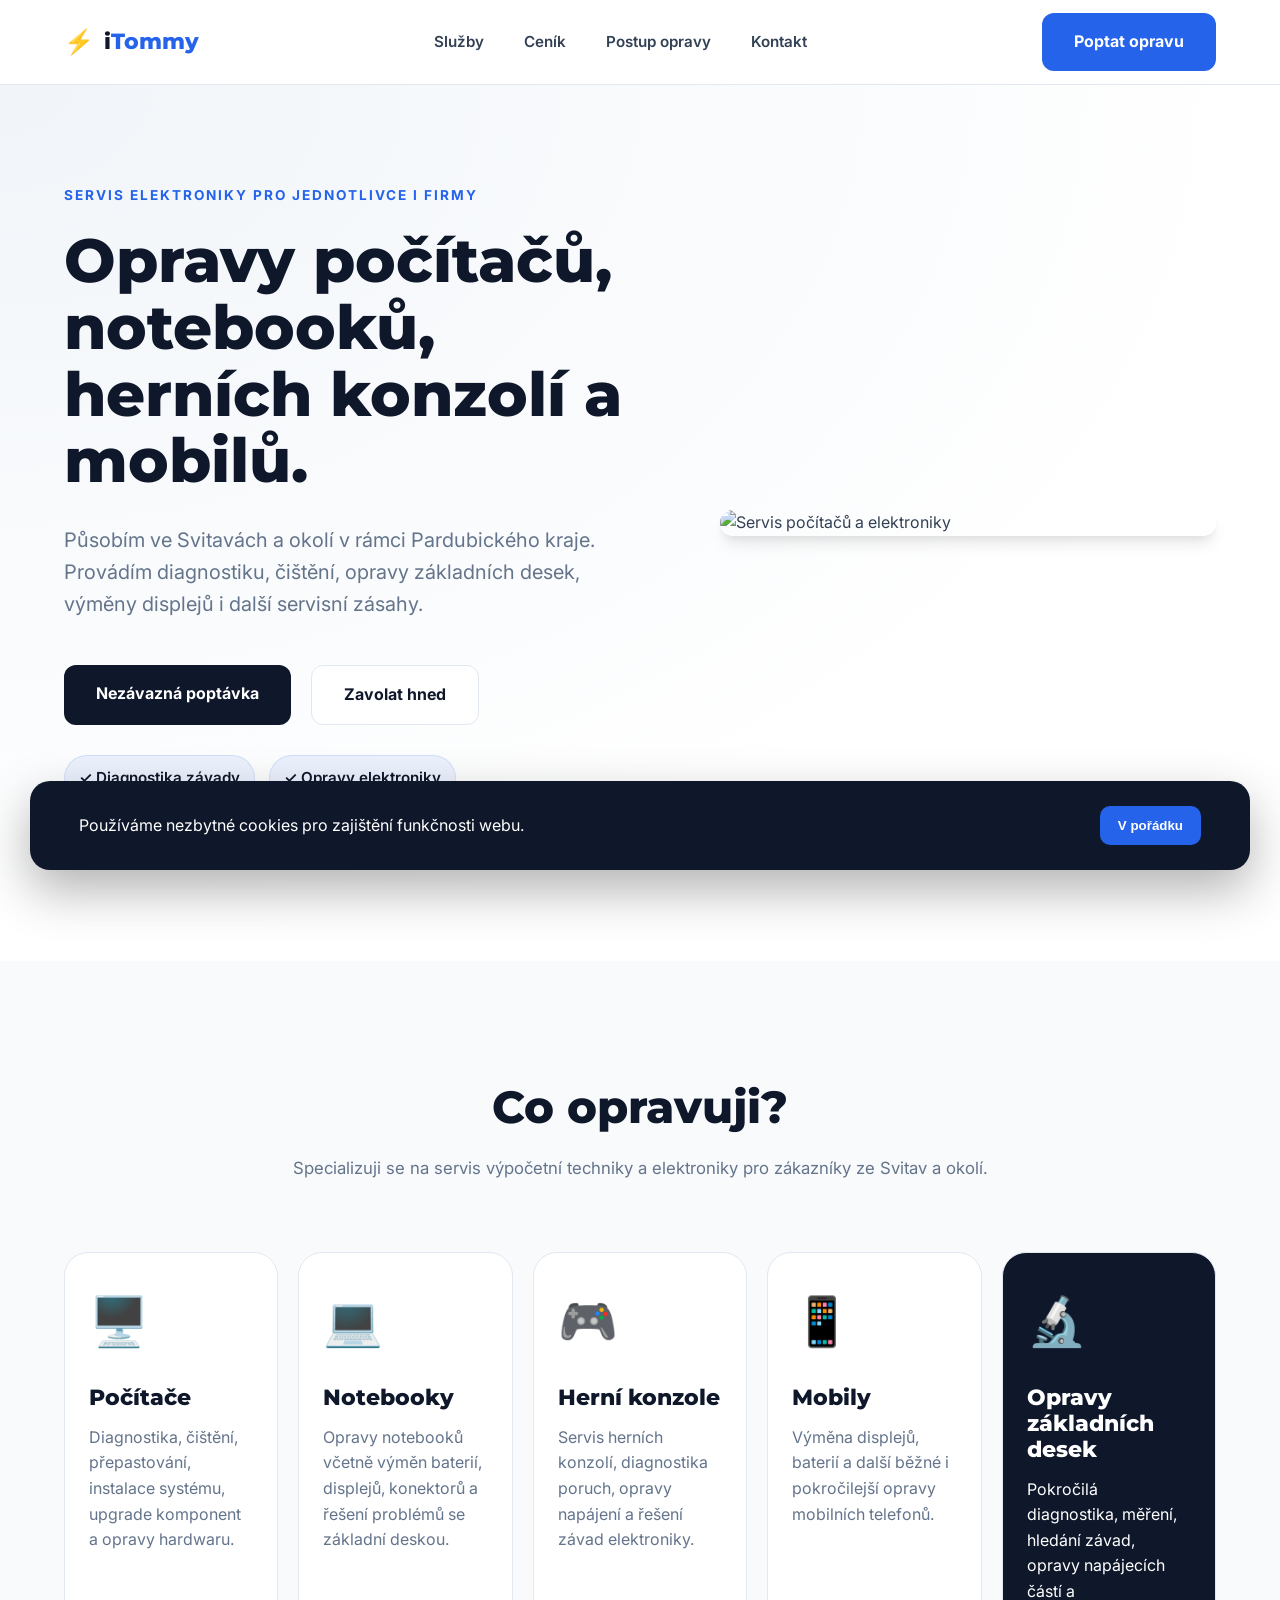
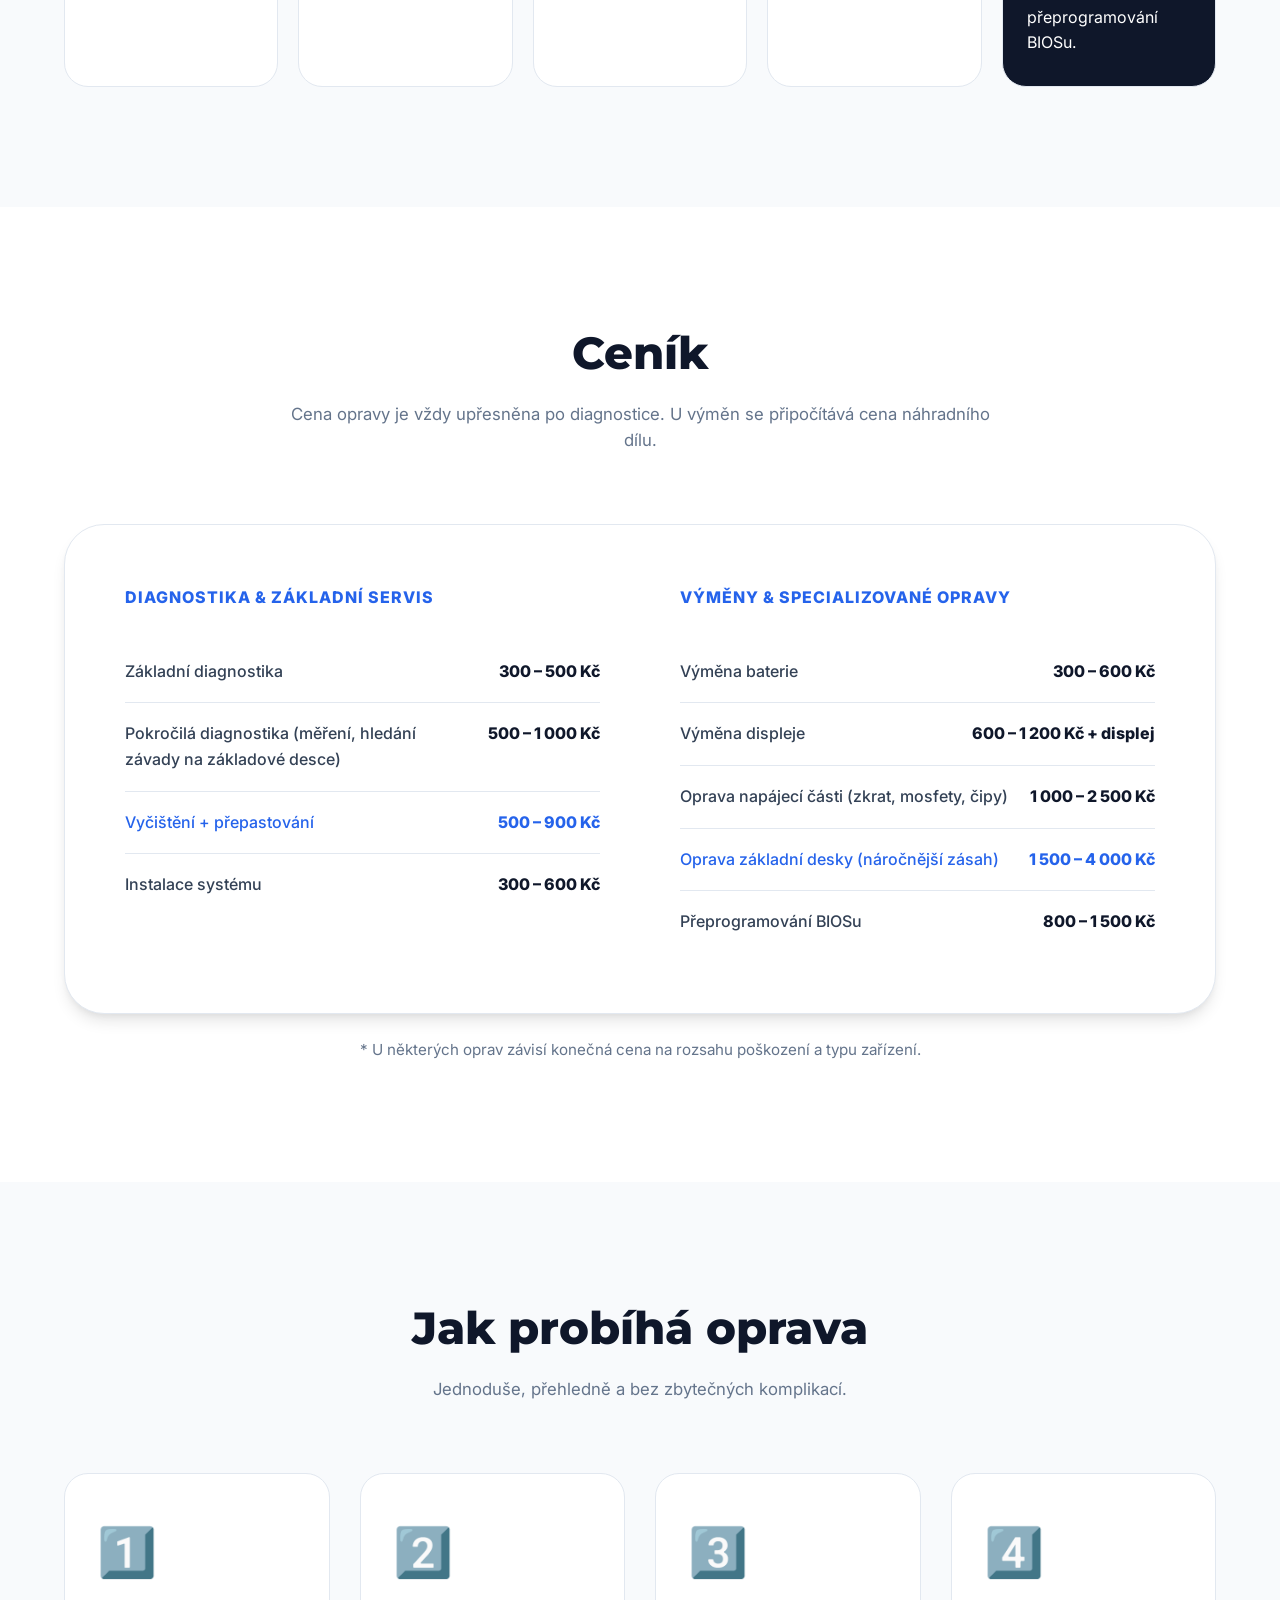
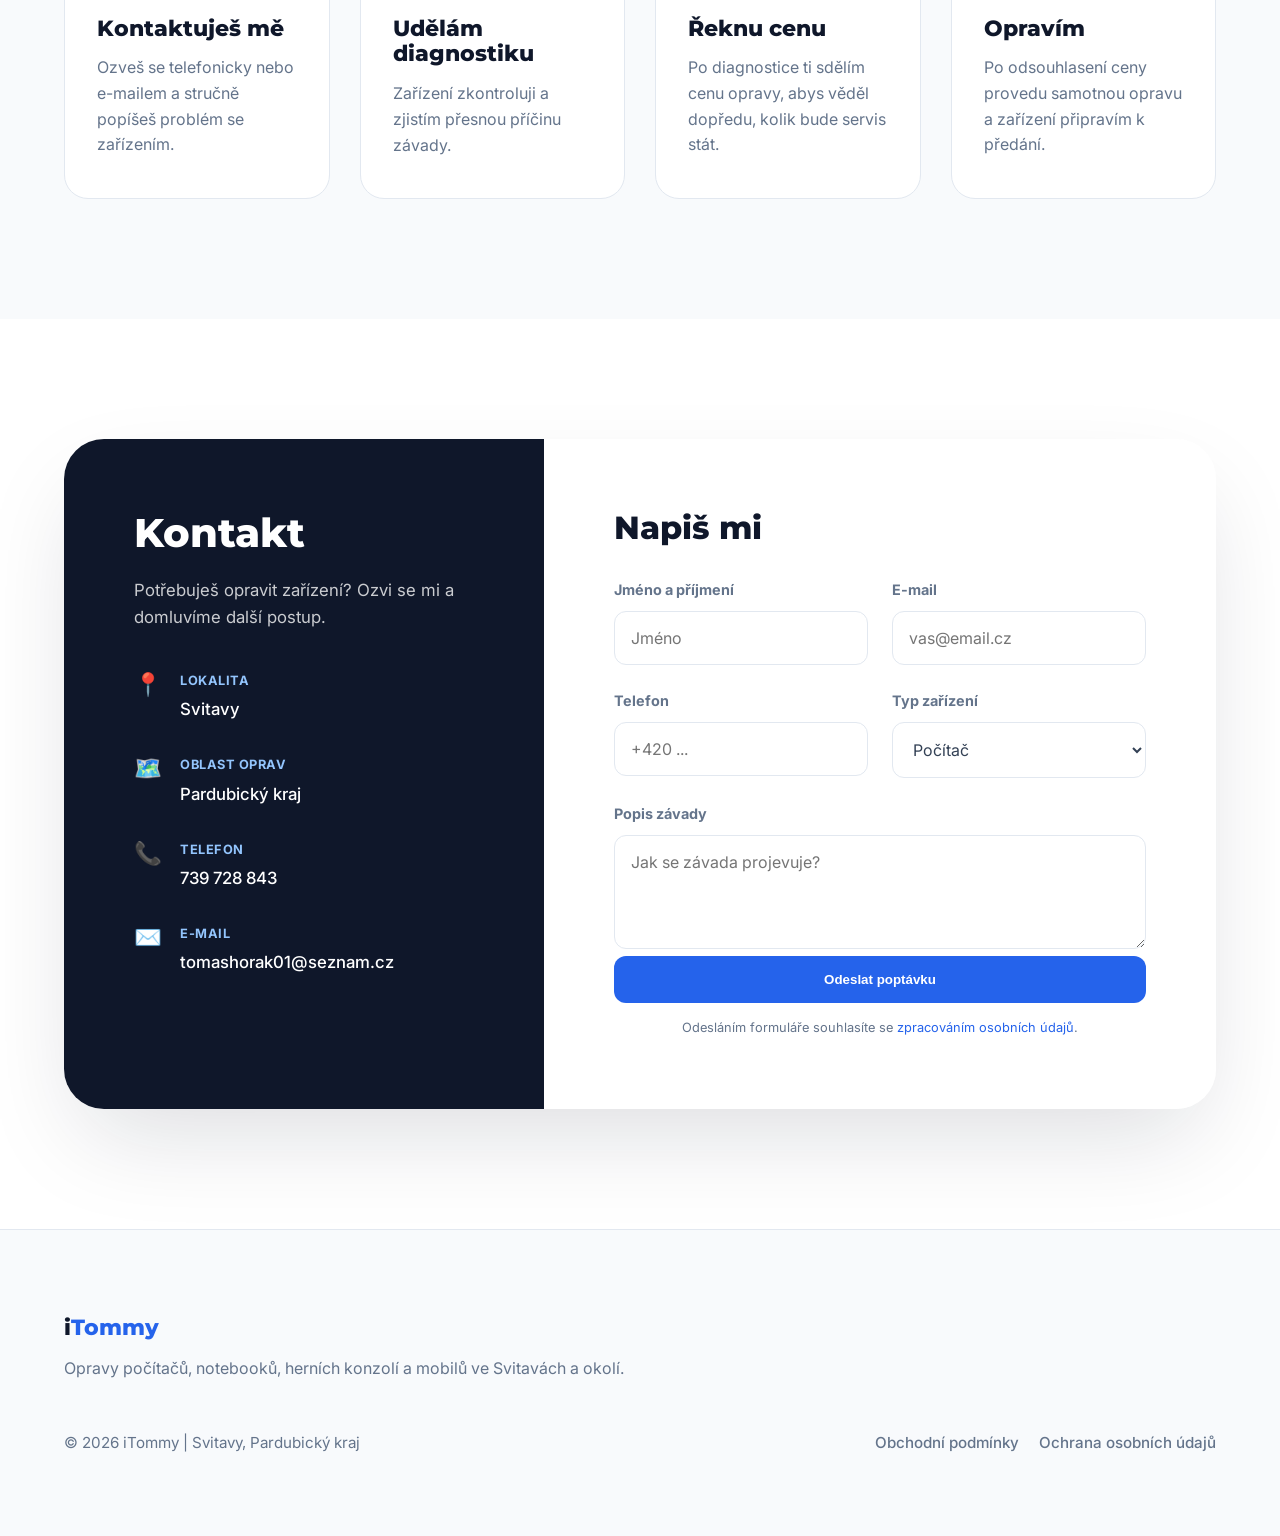
==== index.html @ 727a4d69 "Uploadnutí webu itommy na hosting githubu první commit" ====
<!DOCTYPE html>
<html lang="cs">
<head>
   <meta charset="UTF-8">
    <meta name="viewport" content="width=device-width, initial-scale=1.0">
    <title>iTommy | Opravy počítačů, notebooků, konzolí a mobilů | Svitavy</title>
    <meta name="description" content="Profesionální servis elektroniky ve Svitavách. Opravy základních desek, výměny displejů a diagnostika PC, notebooků i mobilů.">
    <link rel="canonical" href="https://www.itommy.cz/">
    <meta name="theme-color" content="#2563eb">

    <meta property="og:type" content="website">
    <meta property="og:url" content="https://www.itommy.cz/">
    <meta property="og:title" content="iTommy | Opravy počítačů, notebooků a mobilů">
    <meta property="og:description" content="Kvalitní servis elektroniky ve Svitavách. Diagnostika, čištění a pokročilé opravy.">
    <meta property="og:image" content="https://www.itommy.cz/img/og-image.jpg">

    <link rel="icon" type="image/png" sizes="96x96" href="favicon-96x96.png">
    <link rel="icon" type="image/svg+xml" href="favicon.svg">
    <link rel="shortcut icon" href="favicon.ico">
    <link rel="apple-touch-icon" sizes="180x180" href="apple-touch-icon.png">
    <meta name="apple-mobile-web-app-title" content="iTommy">
    <script type="application/ld+json">
    {
      "@context": "https://schema.org",
      "@type": "ProfessionalService",
      "name": "iTommy - Tomáš Horák",
      "image": "https://www.itommy.cz/img/og-image.jpg",
      "url": "https://www.itommy.cz/",
      "telephone": "+420739728843",
      "email": "tomashorak01@seznam.cz",
      "address": {
        "@type": "PostalAddress",
        "streetAddress": "[DOPLŇ ULICI A Č.P.]",
        "addressLocality": "Svitavy",
        "postalCode": "[DOPLŇ PSČ]",
        "addressCountry": "CZ"
      },
      "areaServed": "Pardubický kraj",
      "priceRange": "$$"
    }
    </script>

    <link rel="preconnect" href="https://fonts.googleapis.com">
    <link rel="preconnect" href="https://fonts.gstatic.com" crossorigin>
    <link href="https://fonts.googleapis.com/css2?family=Inter:wght@300;400;500;600;700&family=Montserrat:wght@700;800&display=swap" rel="stylesheet">
    <link rel="stylesheet" href="style.css">
    <link rel="manifest" href="manifest.webmanifest">
</head>
<body>

    <header class="navbar">
        <div class="container nav-container">
            <a href="/" class="brand">
                <span class="logo-icon">⚡</span>
                <span class="logo-text">i<span>Tommy</span></span>
            </a>
            <nav class="nav-desktop">
                <ul class="nav-list">
                    <li><a href="#sluzby">Služby</a></li>
                    <li><a href="#cenik">Ceník</a></li>
                    <li><a href="#proces">Postup opravy</a></li>
                    <li><a href="#kontakt">Kontakt</a></li>
                </ul>
            </nav>
            <div class="header-actions">
                <a href="#kontakt" class="btn btn-accent btn-nav-cta">Poptat opravu</a>
                <button class="hamburger" id="hamburger-toggle" aria-label="Menu" aria-expanded="false">
                    <span class="line"></span>
                    <span class="line"></span>
                    <span class="line"></span>
                </button>
            </div>
        </div>
        <div class="mobile-menu" id="mobile-menu">
            <nav class="mobile-nav-links">
                <a href="#sluzby">Služby</a>
                <a href="#cenik">Ceník</a>
                <a href="#proces">Postup opravy</a>
                <a href="#kontakt">Kontakt</a>
                <a href="#kontakt" class="btn btn-accent">Poptat opravu</a>
            </nav>
        </div>
    </header>

    <main>
        <section class="hero">
            <div class="container hero-grid">
                <div class="hero-text">
                    <span class="pre-title">Servis elektroniky pro jednotlivce i firmy</span>
                    <h1>Opravy počítačů, notebooků, herních konzolí a mobilů.</h1>
                    <p>Působím ve Svitavách a okolí v rámci Pardubického kraje. Provádím diagnostiku, čištění, opravy základních desek, výměny displejů i další servisní zásahy.</p>
                    <div class="hero-btns">
                        <a href="#kontakt" class="btn btn-primary btn-lg">Nezávazná poptávka</a>
                        <a href="tel:+420739728843" class="btn btn-secondary btn-lg">Zavolat hned</a>
                    </div>
                    <div class="hero-badges">
                        <span>✓ Diagnostika závady</span>
                        <span>✓ Opravy elektroniky</span>
                        <span>✓ Hardware i software</span>
                    </div>
                </div>
                <div class="hero-image">
                    <img src="https://images.unsplash.com/photo-1730389433457-dc2f357d8a46?q=80&w=2064&auto=format&fit=crop&ixlib=rb-4.1.0&ixid=M3wxMjA3fDB8MHxwaG90by1wYWdlfHx8fGVufDB8fHx8fA%3D%3D" alt="Servis počítačů a elektroniky" class="img-main">
                </div>
            </div>
        </section>

        <section id="sluzby" class="section-services">
            <div class="container">
                <div class="section-intro">
                    <h2>Co opravuji?</h2>
                    <p>Specializuji se na servis výpočetní techniky a elektroniky pro zákazníky ze Svitav a okolí.</p>
                </div>
                <div class="services-grid">
                    <div class="s-card">
                        <div class="s-icon">🖥️</div>
                        <h3>Počítače</h3>
                        <p>Diagnostika, čištění, přepastování, instalace systému, upgrade komponent a opravy hardwaru.</p>
                    </div>
                    <div class="s-card">
                        <div class="s-icon">💻</div>
                        <h3>Notebooky</h3>
                        <p>Opravy notebooků včetně výměn baterií, displejů, konektorů a řešení problémů se základní deskou.</p>
                    </div>
                    <div class="s-card">
                        <div class="s-icon">🎮</div>
                        <h3>Herní konzole</h3>
                        <p>Servis herních konzolí, diagnostika poruch, opravy napájení a řešení závad elektroniky.</p>
                    </div>
                    <div class="s-card">
                        <div class="s-icon">📱</div>
                        <h3>Mobily</h3>
                        <p>Výměna displejů, baterií a další běžné i pokročilejší opravy mobilních telefonů.</p>
                    </div>
                    <div class="s-card highlight">
                        <div class="s-icon">🔬</div>
                        <h3>Opravy základních desek</h3>
                        <p>Pokročilá diagnostika, měření, hledání závad, opravy napájecích částí a přeprogramování BIOSu.</p>
                    </div>
                </div>
            </div>
        </section>

        <section id="cenik" class="section-pricing">
            <div class="container">
                <div class="section-intro">
                    <h2>Ceník</h2>
                    <p>Cena opravy je vždy upřesněna po diagnostice. U výměn se připočítává cena náhradního dílu.</p>
                </div>
                <div class="price-box">
                    <div class="price-column">
                        <div class="price-cat">Diagnostika & základní servis</div>
                        <div class="p-row"><span>Základní diagnostika</span><strong>300 – 500 Kč</strong></div>
                        <div class="p-row"><span>Pokročilá diagnostika (měření, hledání závady na základové desce)</span><strong>500 – 1 000 Kč</strong></div>
                        <div class="p-row active"><span>Vyčištění + přepastování</span><strong>500 – 900 Kč</strong></div>
                        <div class="p-row"><span>Instalace systému</span><strong>300 – 600 Kč</strong></div>
                    </div>
                    <div class="price-column">
                        <div class="price-cat">Výměny & specializované opravy</div>
                        <div class="p-row"><span>Výměna baterie</span><strong>300 – 600 Kč</strong></div>
                        <div class="p-row"><span>Výměna displeje</span><strong>600 – 1 200 Kč + displej</strong></div>
                        <div class="p-row"><span>Oprava napájecí části (zkrat, mosfety, čipy)</span><strong>1 000 – 2 500 Kč</strong></div>
                        <div class="p-row active"><span>Oprava základní desky (náročnější zásah)</span><strong>1 500 – 4 000 Kč</strong></div>
                        <div class="p-row"><span>Přeprogramování BIOSu</span><strong>800 – 1 500 Kč</strong></div>
                    </div>
                </div>
                <p class="price-footer">* U některých oprav závisí konečná cena na rozsahu poškození a typu zařízení.</p>
            </div>
        </section>

        <section id="proces" class="section-services">
            <div class="container">
                <div class="section-intro">
                    <h2>Jak probíhá oprava</h2>
                    <p>Jednoduše, přehledně a bez zbytečných komplikací.</p>
                </div>
                <div class="services-grid">
                    <div class="s-card">
                        <div class="s-icon">1️⃣</div>
                        <h3>Kontaktuješ mě</h3>
                        <p>Ozveš se telefonicky nebo e-mailem a stručně popíšeš problém se zařízením.</p>
                    </div>
                    <div class="s-card">
                        <div class="s-icon">2️⃣</div>
                        <h3>Udělám diagnostiku</h3>
                        <p>Zařízení zkontroluji a zjistím přesnou příčinu závady.</p>
                    </div>
                    <div class="s-card">
                        <div class="s-icon">3️⃣</div>
                        <h3>Řeknu cenu</h3>
                        <p>Po diagnostice ti sdělím cenu opravy, abys věděl dopředu, kolik bude servis stát.</p>
                    </div>
                    <div class="s-card">
                        <div class="s-icon">4️⃣</div>
                        <h3>Opravím</h3>
                        <p>Po odsouhlasení ceny provedu samotnou opravu a zařízení připravím k předání.</p>
                    </div>
                </div>
            </div>
        </section>

        <section id="kontakt" class="section-contact">
            <div class="container">
                <div class="contact-wrapper">
                    <div class="contact-sidebar">
                        <div class="sidebar-content">
                            <h2>Kontakt</h2>
                            <p>Potřebuješ opravit zařízení? Ozvi se mi a domluvíme další postup.</p>
                            <div class="contact-info-list">
                                <div class="info-item">
                                    <span class="icon">📍</span>
                                    <div>
                                        <strong>Lokalita</strong>
                                        <p>Svitavy</p>
                                    </div>
                                </div>
                                <div class="info-item">
                                    <span class="icon">🗺️</span>
                                    <div>
                                        <strong>Oblast oprav</strong>
                                        <p>Pardubický kraj</p>
                                    </div>
                                </div>
                                <div class="info-item">
                                    <span class="icon">📞</span>
                                    <div>
                                        <strong>Telefon</strong>
                                        <p><a href="tel:+420739728843">739 728 843</a></p>
                                    </div>
                                </div>
                                <div class="info-item">
                                    <span class="icon">✉️</span>
                                    <div>
                                        <strong>E-mail</strong>
                                        <p><a href="mailto:tomashorak01@seznam.cz">tomashorak01@seznam.cz</a></p>
                                    </div>
                                </div>
                            </div>
                        </div>
                    </div>
                    <div class="contact-main">
                        <form class="contact-form" id="main-form" action="https://formspree.io/f/xwvalbkz" method="POST">
                            <h3>Napiš mi</h3>
                            <div class="form-grid">
                                <div class="field">
                                    <label>Jméno a příjmení</label>
                                    <input type="text" name="jmeno" placeholder="Jméno" required>
                                </div>
                                <div class="field">
                                    <label>E-mail</label>
                                    <input type="email" name="email" placeholder="vas@email.cz" required>
                                </div>
                                <div class="field">
                                    <label>Telefon</label>
                                    <input type="tel" name="telefon" placeholder="+420 ...">
                                </div>
                                <div class="field">
                                    <label>Typ zařízení</label>
                                    <select name="zarizeni">
                                        <option>Počítač</option>
                                        <option>Notebook</option>
                                        <option>Herní konzole</option>
                                        <option>Mobil</option>
                                        <option>Základní deska / Jiné</option>
                                    </select>
                                </div>
                                <div class="field full">
                                    <label>Popis závady</label>
                                    <textarea name="popis_zavady" placeholder="Jak se závada projevuje?" rows="4" required></textarea>
                                </div>
                            </div>
                            <button type="submit" class="btn btn-accent btn-full">Odeslat poptávku</button>
                            <p style="font-size: 0.8rem; color: var(--text-light); margin-top: 15px; text-align: center;">
                                Odesláním formuláře souhlasíte se <a href="gdpr.html" style="color: var(--accent);">zpracováním osobních údajů</a>.
                            </p>
                        </form>
                    </div>
                </div>
            </div>
        </section>
    </main>

    <footer class="footer">
        <div class="container footer-content">
            <div class="footer-logo">
                <span class="logo-text">i<span>Tommy</span></span>
                <p>Opravy počítačů, notebooků, herních konzolí a mobilů ve Svitavách a okolí.</p>
            </div>
            <div class="footer-bottom">
                <p>&copy; 2026 iTommy | Svitavy, Pardubický kraj</p>
                <div class="footer-links">
                    <a href="podminky.html">Obchodní podmínky</a>
                    <a href="gdpr.html">Ochrana osobních údajů</a>
                </div>
            </div>
        </div>
    </footer>

    <div class="mobile-cta">
        <a href="tel:+420739728843" class="m-cta call">📞 Zavolat</a>
        <a href="#kontakt" class="m-cta write">✉️ Napsat</a>
    </div>

    <div id="cookie-box" class="cookie-box">
        <div class="container">
            <p>Používáme nezbytné cookies pro zajištění funkčnosti webu. <button id="cookie-btn">V pořádku</button></p>
        </div>
    </div>

    <script src="script.js"></script>
</body>
</html>
---- style.css ----
/* iTommy - MODERN DESIGN SYSTEM */

:root {
    --primary: #0f172a;
    --accent: #2563eb;
    --accent-hover: #1d4ed8;
    --text: #334155;
    --text-light: #64748b;
    --bg-light: #f8fafc;
    --bg-white: #ffffff;
    --border: #e2e8f0;
    --radius-lg: 24px;
    --radius-md: 12px;
    --shadow: 0 10px 15px -3px rgba(0, 0, 0, 0.1), 0 4px 6px -2px rgba(0, 0, 0, 0.05);
    --font-main: 'Inter', sans-serif;
    --font-head: 'Montserrat', sans-serif;
    --container-width: 1200px;
}

* {
    box-sizing: border-box;
    margin: 0;
    padding: 0;
}

html {
    scroll-behavior: smooth;
    overflow-x: hidden; 
}

body {
    font-family: var(--font-main);
    color: var(--text);
    line-height: 1.6;
    background: var(--bg-white);
    -webkit-font-smoothing: antialiased;
    overflow-x: hidden;
}

img {
    max-width: 100%;
    display: block;
}

h1, h2, h3, h4 {
    font-family: var(--font-head);
    color: var(--primary);
    font-weight: 800;
    line-height: 1.2;
}

a {
    text-decoration: none;
    transition: 0.3s;
}

ul {
    list-style: none;
}

.container {
    max-width: var(--container-width);
    margin: 0 auto;
    padding: 0 24px;
}

/* Navigation */
.navbar {
    height: 85px;
    background: rgba(255, 255, 255, 0.98);
    backdrop-filter: blur(15px);
    position: sticky;
    top: 0;
    z-index: 2000;
    border-bottom: 1px solid var(--border);
    display: flex;
    align-items: center;
}

.nav-container {
    display: flex;
    justify-content: space-between;
    align-items: center;
    width: 100%;
}

.brand {
    display: flex;
    align-items: center;
    gap: 10px;
    z-index: 2100;
}

.logo-icon {
    font-size: 1.5rem;
}

.logo-text {
    font-family: var(--font-head);
    font-weight: 800;
    font-size: 1.4rem;
    color: var(--primary);
}

.logo-text span {
    color: var(--accent);
}

.nav-desktop {
    display: block;
}

.nav-list {
    display: flex;
    gap: 40px;
}

.nav-list a {
    color: var(--text);
    font-weight: 600;
    font-size: 0.95rem;
}

.nav-list a:hover {
    color: var(--accent);
}

.header-actions {
    display: flex;
    align-items: center;
    gap: 20px;
}

.hamburger {
    display: none;
    flex-direction: column;
    justify-content: space-between;
    width: 28px;
    height: 20px;
    background: transparent;
    border: none;
    cursor: pointer;
    z-index: 2200;
}

.hamburger .line {
    width: 100%;
    height: 3px;
    background: var(--primary);
    border-radius: 4px;
    transition: 0.3s cubic-bezier(0.68, -0.6, 0.32, 1.6);
}

.hamburger.is-active .line:nth-child(1) {
    transform: translateY(8.5px) rotate(45deg);
}

.hamburger.is-active .line:nth-child(2) {
    opacity: 0;
}

.hamburger.is-active .line:nth-child(3) {
    transform: translateY(-8.5px) rotate(-45deg);
}

.mobile-menu {
    position: fixed;
    top: 0;
    right: -100%;
    width: 100%;
    height: 100vh;
    background: var(--bg-white);
    z-index: 2050;
    padding: 120px 40px;
    transition: 0.5s cubic-bezier(0.77, 0, 0.175, 1);
}

.mobile-menu.is-open {
    right: 0;
}

.mobile-nav-links {
    display: flex;
    flex-direction: column;
    gap: 30px;
    text-align: center;
}

.mobile-nav-links a {
    font-size: 1.8rem;
    font-weight: 800;
    color: var(--primary);
}

/* Hero */
.hero {
    padding: 100px 0;
    background: radial-gradient(at top left, #f1f5f9 0%, #ffffff 70%);
}

.hero-grid {
    display: grid;
    grid-template-columns: 1.2fr 1fr;
    gap: 60px;
    align-items: center;
}

.pre-title {
    color: var(--accent);
    font-weight: 700;
    text-transform: uppercase;
    font-size: 0.85rem;
    letter-spacing: 2px;
    margin-bottom: 20px;
    display: block;
}

.hero h1 {
    font-size: 3.8rem;
    line-height: 1.1;
    margin-bottom: 30px;
}

.hero p {
    font-size: 1.25rem;
    color: var(--text-light);
    margin-bottom: 45px;
    max-width: 550px;
}

.hero-btns {
    display: flex;
    gap: 20px;
    margin-bottom: 30px;
    flex-wrap: wrap;
}

.hero-badges {
    display: flex;
    flex-wrap: wrap;
    gap: 14px;
}

.hero-badges span {
    display: inline-flex;
    align-items: center;
    padding: 10px 14px;
    background: rgba(37, 99, 235, 0.08);
    color: var(--primary);
    border: 1px solid rgba(37, 99, 235, 0.12);
    border-radius: 999px;
    font-weight: 600;
    font-size: 0.95rem;
}

.hero-image img {
    width: 100%;
    border-radius: var(--radius-lg);
    box-shadow: var(--shadow);
    object-fit: cover;
}

/* Buttons */
.btn {
    display: inline-block;
    padding: 16px 32px;
    border-radius: var(--radius-md);
    font-weight: 700;
    transition: 0.3s;
    border: none;
    cursor: pointer;
    text-align: center;
}

.btn-primary {
    background: var(--primary);
    color: white;
}

.btn-accent {
    background: var(--accent);
    color: white;
}

.btn-secondary {
    background: white;
    color: var(--primary);
    border: 1px solid var(--border);
}

.btn-full {
    width: 100%;
}

.btn:hover {
    transform: translateY(-3px);
    box-shadow: var(--shadow);
    filter: brightness(1.05);
}

.btn-accent:hover {
    background: var(--accent-hover);
}

/* Shared section intro */
.section-intro {
    text-align: center;
    margin-bottom: 70px;
}

.section-intro h2 {
    font-size: 2.8rem;
    margin-bottom: 20px;
}

.section-intro p {
    max-width: 700px;
    margin: 0 auto;
    color: var(--text-light);
    font-size: 1.05rem;
}

/* Services */
.section-services {
    padding: 120px 0;
    background: var(--bg-light);
}

.services-grid {
    display: grid;
    grid-template-columns: repeat(auto-fit, minmax(260px, 1fr));
    gap: 30px;
}

.s-card {
    background: var(--bg-white);
    padding: 40px 32px;
    border-radius: var(--radius-lg);
    border: 1px solid var(--border);
    transition: 0.4s;
}

.s-card:hover {
    transform: translateY(-12px);
    border-color: var(--accent);
    box-shadow: var(--shadow);
}

.s-icon {
    font-size: 3rem;
    margin-bottom: 25px;
    display: block;
}

.s-card h3 {
    margin-bottom: 14px;
    font-size: 1.35rem;
}

.s-card p {
    color: var(--text-light);
    font-size: 1rem;
}

.s-card.highlight {
    background: var(--primary);
    color: white;
}

.s-card.highlight h3,
.s-card.highlight p {
    color: white;
}

/* Pricing */
.section-pricing {
    padding: 120px 0;
    background: var(--bg-white);
}

.price-box {
    display: grid;
    grid-template-columns: 1fr 1fr;
    gap: 80px;
    background: var(--bg-white);
    border: 1px solid var(--border);
    padding: 60px;
    border-radius: 40px;
    box-shadow: var(--shadow);
}

.price-column {
    display: flex;
    flex-direction: column;
}

.price-cat {
    font-weight: 800;
    color: var(--accent);
    text-transform: uppercase;
    letter-spacing: 1px;
    margin-bottom: 30px;
}

.p-row {
    display: flex;
    justify-content: space-between;
    align-items: flex-start;
    gap: 20px;
    padding: 18px 0;
    border-bottom: 1px solid var(--border);
}

.p-row:last-child {
    border-bottom: none;
}

.p-row span {
    color: var(--text);
    font-weight: 500;
    flex: 1;
}

.p-row strong {
    color: var(--primary);
    font-weight: 800;
    white-space: nowrap;
}

.p-row.active span,
.p-row.active strong {
    color: var(--accent);
}

.price-footer {
    margin-top: 24px;
    text-align: center;
    color: var(--text-light);
    font-size: 0.95rem;
}

/* Contact */
.section-contact {
    padding: 120px 0;
}

.contact-wrapper {
    display: grid;
    grid-template-columns: 480px 1fr;
    border-radius: 40px;
    overflow: hidden;
    box-shadow: 0 40px 100px -20px rgba(15, 23, 42, 0.15);
}

.contact-sidebar {
    background: var(--primary);
    color: white;
    padding: 70px;
}

.contact-sidebar h2 {
    color: white;
    font-size: 2.5rem;
    margin-bottom: 20px;
}

.contact-sidebar > .sidebar-content > p {
    color: rgba(255, 255, 255, 0.78);
    margin-bottom: 40px;
    font-size: 1.05rem;
}

.contact-info-list,
.info-list {
    display: grid;
    gap: 32px;
}

.info-item {
    display: flex;
    gap: 18px;
    align-items: flex-start;
}

.info-item .icon {
    font-size: 1.4rem;
    color: var(--accent);
    line-height: 1.2;
}

.info-item strong {
    display: block;
    font-size: 0.8rem;
    text-transform: uppercase;
    color: #93c5fd;
    margin-bottom: 5px;
    letter-spacing: 0.5px;
}

.info-item p,
.info-item a {
    color: white;
    font-size: 1.05rem;
    font-weight: 500;
}

.contact-main {
    background: white;
    padding: 70px;
}

.contact-form h3 {
    margin-bottom: 30px;
    font-size: 2rem;
}

.form-grid {
    display: grid;
    grid-template-columns: 1fr 1fr;
    gap: 24px;
}

.form-grid .full {
    grid-column: 1 / -1;
}

.field label {
    display: block;
    font-weight: 700;
    margin-bottom: 10px;
    font-size: 0.9rem;
    color: var(--text-light);
}

.field input,
.field select,
.field textarea {
    width: 100%;
    padding: 16px;
    border: 1px solid var(--border);
    border-radius: 12px;
    font-family: inherit;
    font-size: 1rem;
    transition: 0.3s;
    background: white;
    color: var(--text);
}

.field input:focus,
.field select:focus,
.field textarea:focus {
    outline: none;
    border-color: var(--accent);
    box-shadow: 0 0 0 4px rgba(37, 99, 235, 0.1);
}

/* Footer */
.footer {
    padding: 80px 0;
    background: var(--bg-light);
    border-top: 1px solid var(--border);
}

.footer-content {
    display: flex;
    justify-content: space-between;
    align-items: center;
    gap: 30px;
    flex-wrap: wrap;
}

.footer-logo p {
    margin-top: 10px;
    color: var(--text-light);
}

.footer-bottom {
    display: flex;
    justify-content: space-between;
    align-items: center;
    width: 100%;
    flex-wrap: wrap;
    gap: 20px;
    margin-top: 20px;
}

.footer-bottom p {
    color: var(--text-light);
    font-size: 0.95rem;
}

.footer-links {
    display: flex;
    gap: 20px;
}

.footer-links a {
    color: var(--text-light);
    font-size: 0.95rem;
    font-weight: 500;
}

.footer-links a:hover {
    color: var(--accent);
}

/* Mobile CTA */
.mobile-cta {
    position: fixed;
    bottom: 0;
    width: 100%;
    display: none;
    grid-template-columns: 1fr 1fr;
    z-index: 1000;
}

.m-cta {
    padding: 18px 16px;
    text-align: center;
    font-weight: 800;
    color: white;
    font-size: 1rem;
}

.m-cta.call {
    background: #16a34a;
}

.m-cta.write {
    background: var(--accent);
}

/* Cookies */
.cookie-box {
    position: fixed;
    bottom: 30px;
    left: 30px;
    right: 30px;
    background: var(--primary);
    color: white;
    padding: 25px;
    border-radius: 20px;
    display: none;
    z-index: 3000;
    box-shadow: 0 20px 50px rgba(0, 0, 0, 0.3);
}

.cookie-box p {
    display: flex;
    justify-content: space-between;
    align-items: center;
    gap: 20px;
    flex-wrap: wrap;
}

.cookie-box button {
    background: var(--accent);
    color: white;
    border: none;
    border-radius: 10px;
    padding: 12px 18px;
    font-weight: 700;
    cursor: pointer;
}

/* Responsive */
@media (max-width: 1024px) {
    .nav-desktop,
    .btn-nav-cta {
        display: none;
    }

    .hamburger {
        display: flex;
    }

    .hero-grid,
    .price-box,
    .contact-wrapper {
        grid-template-columns: 1fr;
    }

    .hero h1 {
        font-size: 2.8rem;
    }

    .price-box,
    .contact-sidebar,
    .contact-main {
        padding: 40px;
    }

    .mobile-cta {
        display: grid;
    }

    body {
        padding-bottom: 70px;
    }
}

@media (max-width: 768px) {
    .hero {
        padding: 70px 0;
    }

    .section-services,
    .section-pricing,
    .section-contact {
        padding: 80px 0;
    }

    .section-intro h2 {
        font-size: 2.2rem;
    }

    .hero h1 {
        font-size: 2.3rem;
    }

    .hero p {
        font-size: 1.05rem;
        margin: 0 auto 30px auto;
    }

    .price-box {
        gap: 40px;
        border-radius: 24px;
    }

    .contact-wrapper {
        border-radius: 24px;
    }

    .contact-sidebar,
    .contact-main {
        padding: 32px 24px;
    }

    .hero-text {
        text-align: center;
    }

    .hero-btns {
        justify-content: center;
    }

    .hero-badges {
        justify-content: center;
        align-items: center;
    }

    .s-card {
        text-align: center;
    }

    .s-icon {
        margin-left: auto;
        margin-right: auto;
    }
}

@media (max-width: 600px) {
    .container {
        padding: 0 18px;
    }

    .navbar {
        height: 76px;
    }

    .logo-text {
        font-size: 1.2rem;
    }

    .mobile-menu {
        padding: 110px 24px 40px;
    }

    .mobile-nav-links a {
        font-size: 1.4rem;
    }

    .hero-btns {
        flex-direction: column;
    }

    /* ZDE JE OPRAVENÁ SEKCE PRO MOBILNÍ ŠTÍTKY */
    .hero-badges {
        flex-direction: row;
        flex-wrap: wrap;
        justify-content: center;
        gap: 8px;
    }

    .hero-badges span {
        font-size: 0.8rem;
        padding: 6px 10px;
    }
    /* KONEC OPRAVY PRO ŠTÍTKY */

    .form-grid {
        grid-template-columns: 1fr;
    }

    .p-row {
        flex-direction: column;
        align-items: flex-start;
        background: var(--bg-light);
        padding: 16px;
        border-radius: var(--radius-md);
        margin-bottom: 12px;
        border: 1px solid var(--border) !important;
        gap: 6px;
    }

    .p-row:last-child {
        margin-bottom: 0;
    }

    .p-row span {
        font-size: 0.95rem;
        line-height: 1.4;
        width: 100%;
    }

    .p-row strong {
        font-size: 1.15rem;
        color: var(--accent);
        white-space: normal;
        margin-top: 4px;
        display: block;
    }

    .p-row.active {
        background: rgba(37, 99, 235, 0.05);
        border-color: rgba(37, 99, 235, 0.2) !important;
    }

    .price-box {
        padding: 16px;
        background: transparent;
        border: none;
        box-shadow: none;
        gap: 30px;
    }

    .price-cat {
        text-align: center;
        margin-bottom: 20px;
    }

    .footer-content {
        flex-direction: column;
        align-items: flex-start;
    }

    .cookie-box {
        left: 16px;
        right: 16px;
        bottom: 16px;
        padding: 18px;
    }

    .cookie-box p {
        flex-direction: column;
        align-items: flex-start;
    }
}

/* Skrytí mobilního menu pro desktop */
@media (min-width: 1025px) {
    .mobile-menu {
        display: none !important;
    }
}

/* Zobrazení karet vedle sebe pro desktop - specificky podle sekcí */
@media (min-width: 1200px) {
    #sluzby .services-grid {
        grid-template-columns: repeat(5, 1fr);
        gap: 20px;
    }

    #sluzby .s-card {
        padding: 30px 24px;
    }

    #proces .services-grid {
        grid-template-columns: repeat(4, 1fr);
    }
}

/* Právní dokumenty (GDPR, VOP) */
.section-legal {
    padding: 120px 0;
    background: var(--bg-light);
}

.legal-container {
    max-width: 800px;
    background: var(--bg-white);
    padding: 60px;
    border-radius: var(--radius-lg);
    box-shadow: var(--shadow);
    border: 1px solid var(--border);
}

.legal-intro {
    text-align: left;
    margin-bottom: 40px;
    padding-bottom: 20px;
    border-bottom: 1px solid var(--border);
}

.legal-intro h2 {
    font-size: 2.5rem;
    margin-bottom: 10px;
}

.legal-intro p {
    color: var(--text-light);
    font-size: 1.1rem;
    font-weight: 500;
}

.legal-content {
    color: var(--text);
    font-size: 1rem;
    line-height: 1.8;
}

.legal-content h3 {
    margin-top: 40px;
    margin-bottom: 15px;
    font-size: 1.4rem;
    color: var(--primary);
}

.legal-content p {
    margin-bottom: 16px;
}

.legal-content ul {
    list-style-type: disc;
    margin-left: 24px;
    margin-bottom: 24px;
}

.legal-content li {
    margin-bottom: 8px;
}

.legal-content strong {
    color: var(--primary);
    font-weight: 700;
}

.legal-footer-note {
    margin-top: 50px;
    font-size: 0.9rem;
    color: var(--text-light);
    border-top: 1px solid var(--border);
    padding-top: 20px;
}

@media (max-width: 768px) {
    .section-legal {
        padding: 80px 0;
    }
    
    .legal-container {
        padding: 32px 24px;
        border-radius: var(--radius-md);
    }

    .legal-intro h2 {
        font-size: 2rem;
    }
}
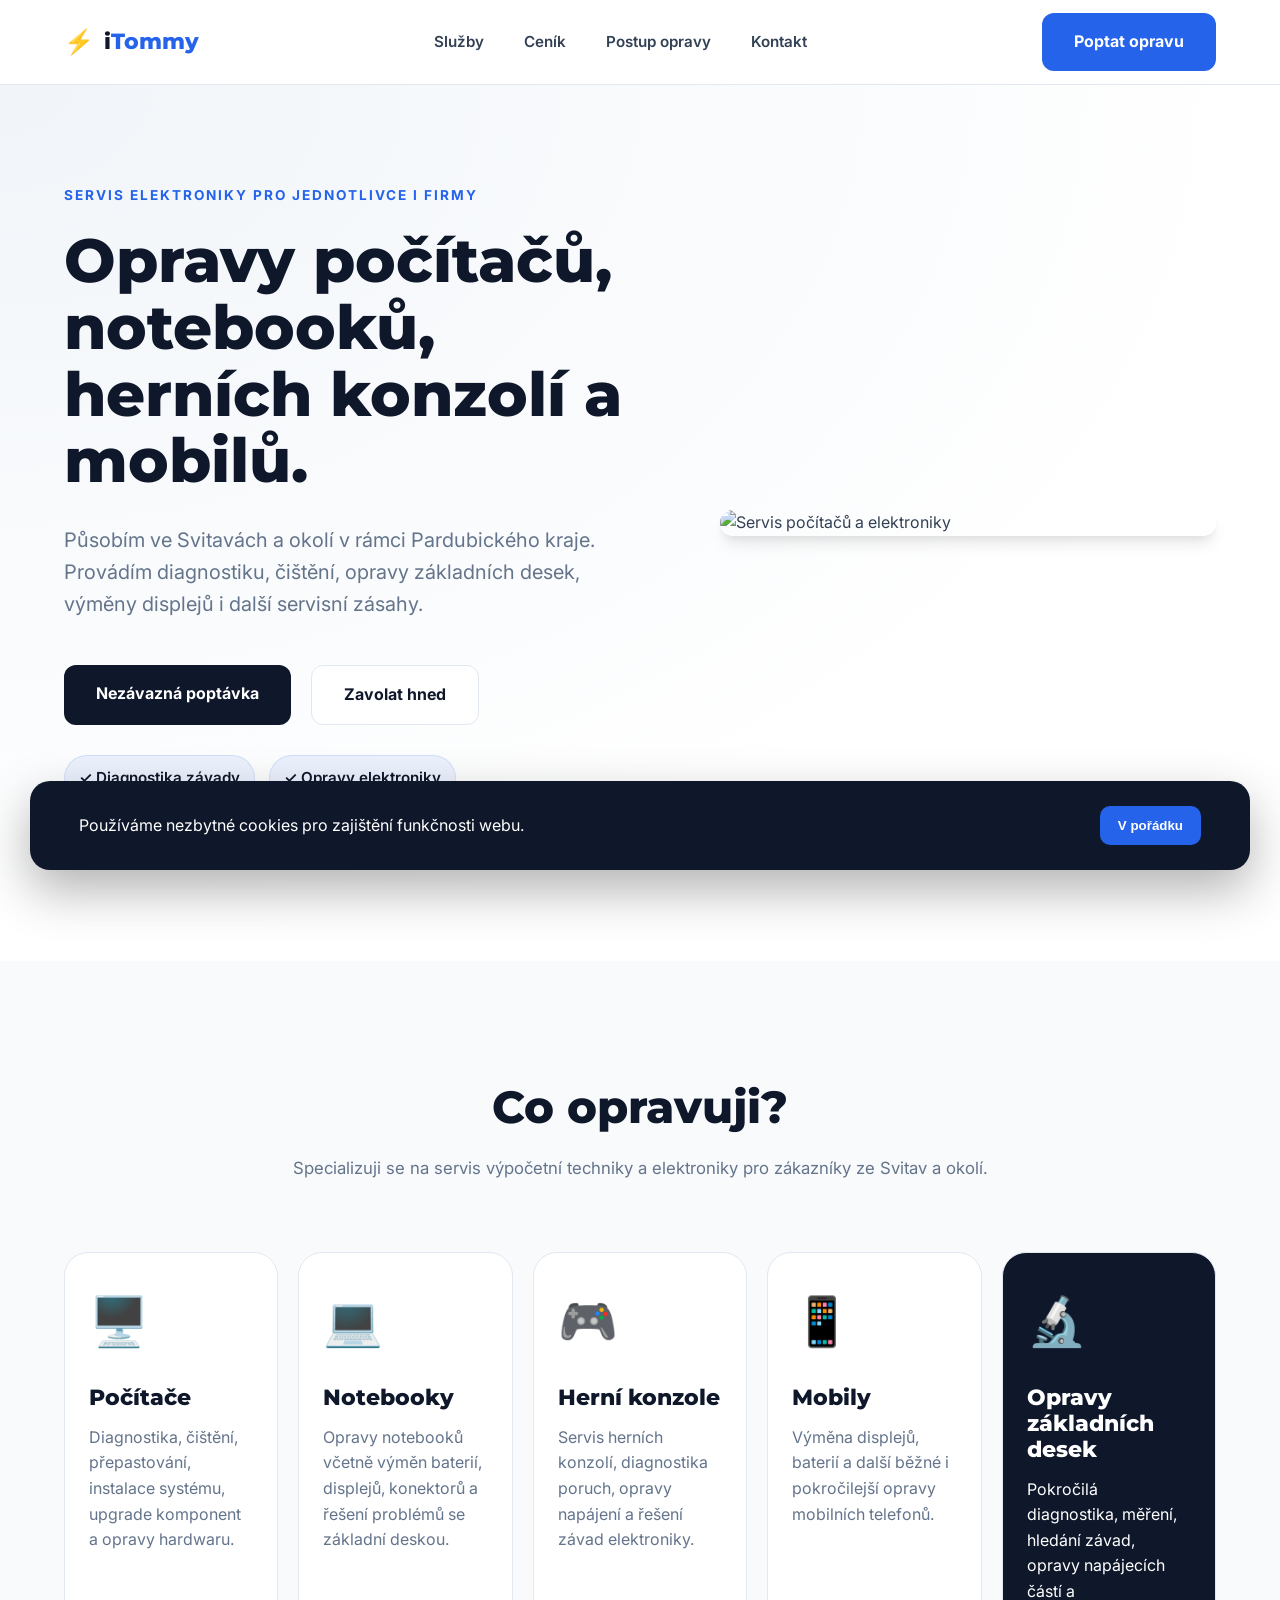
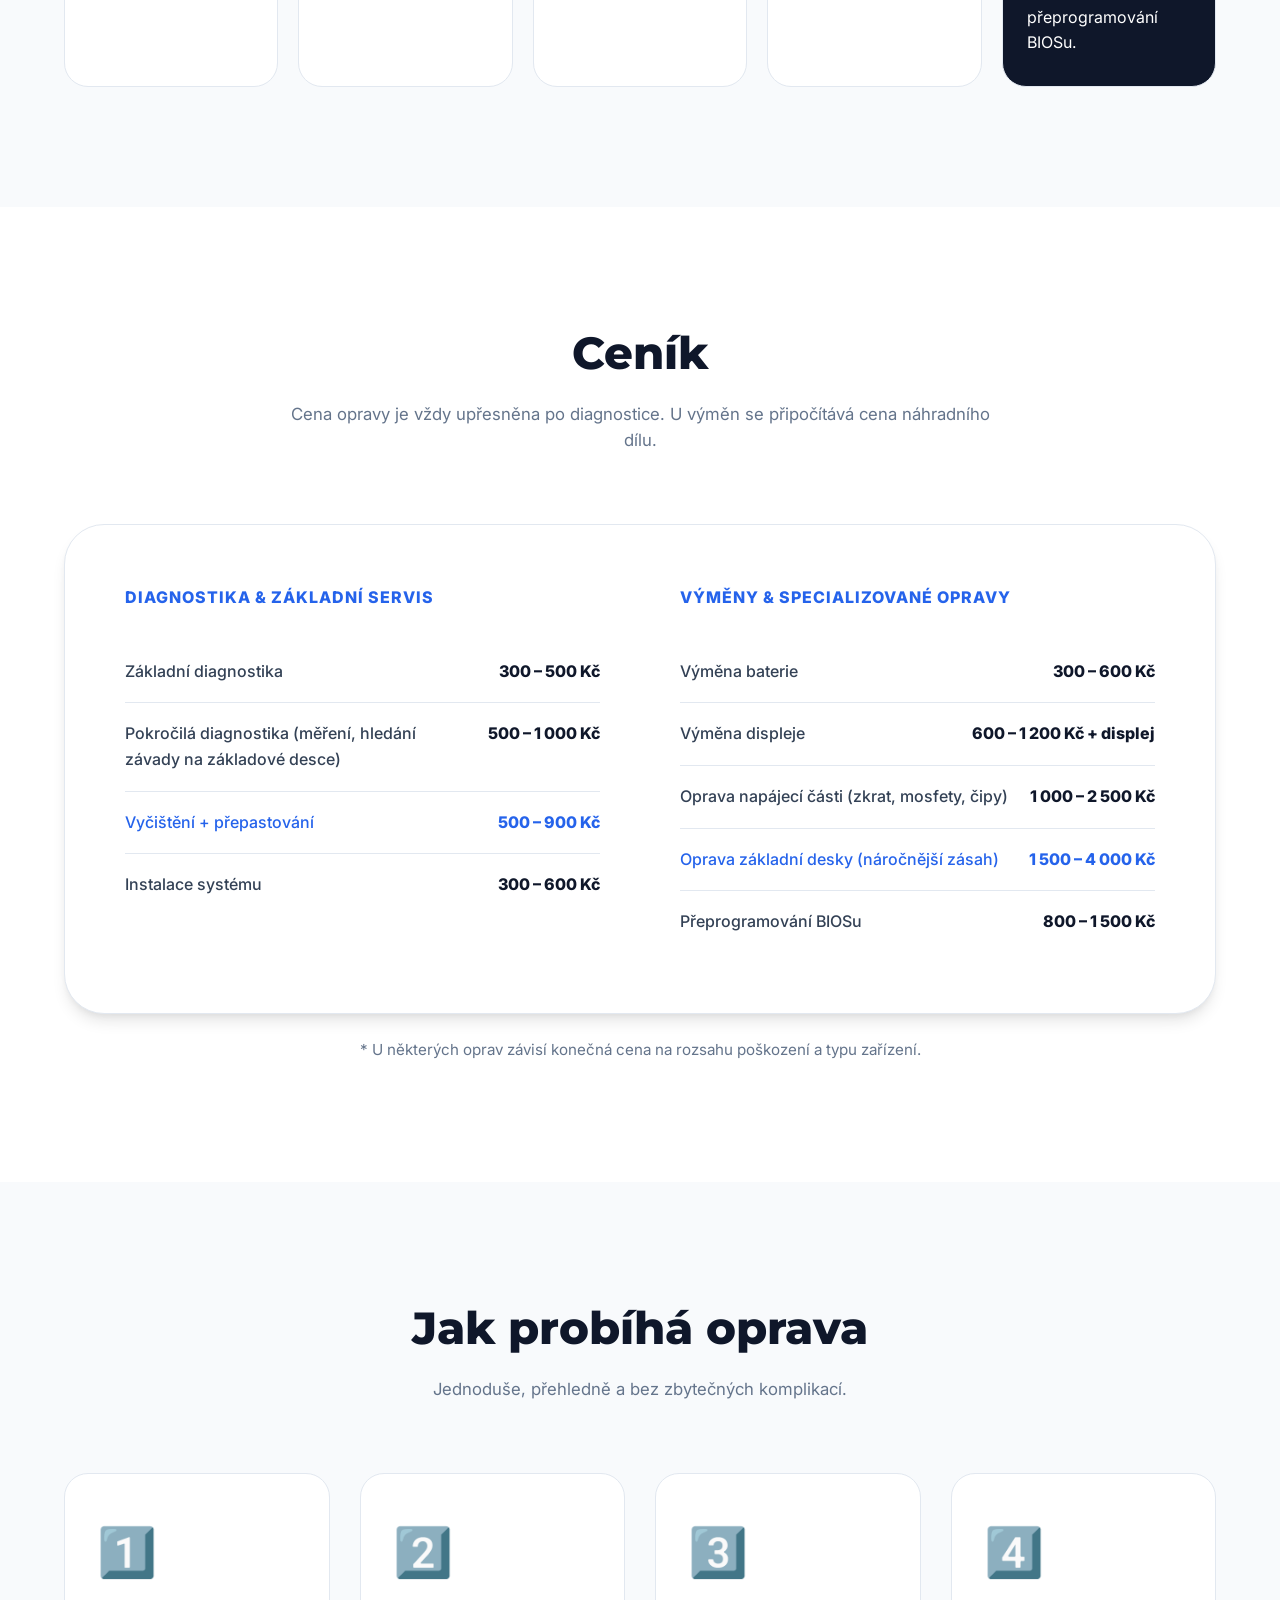
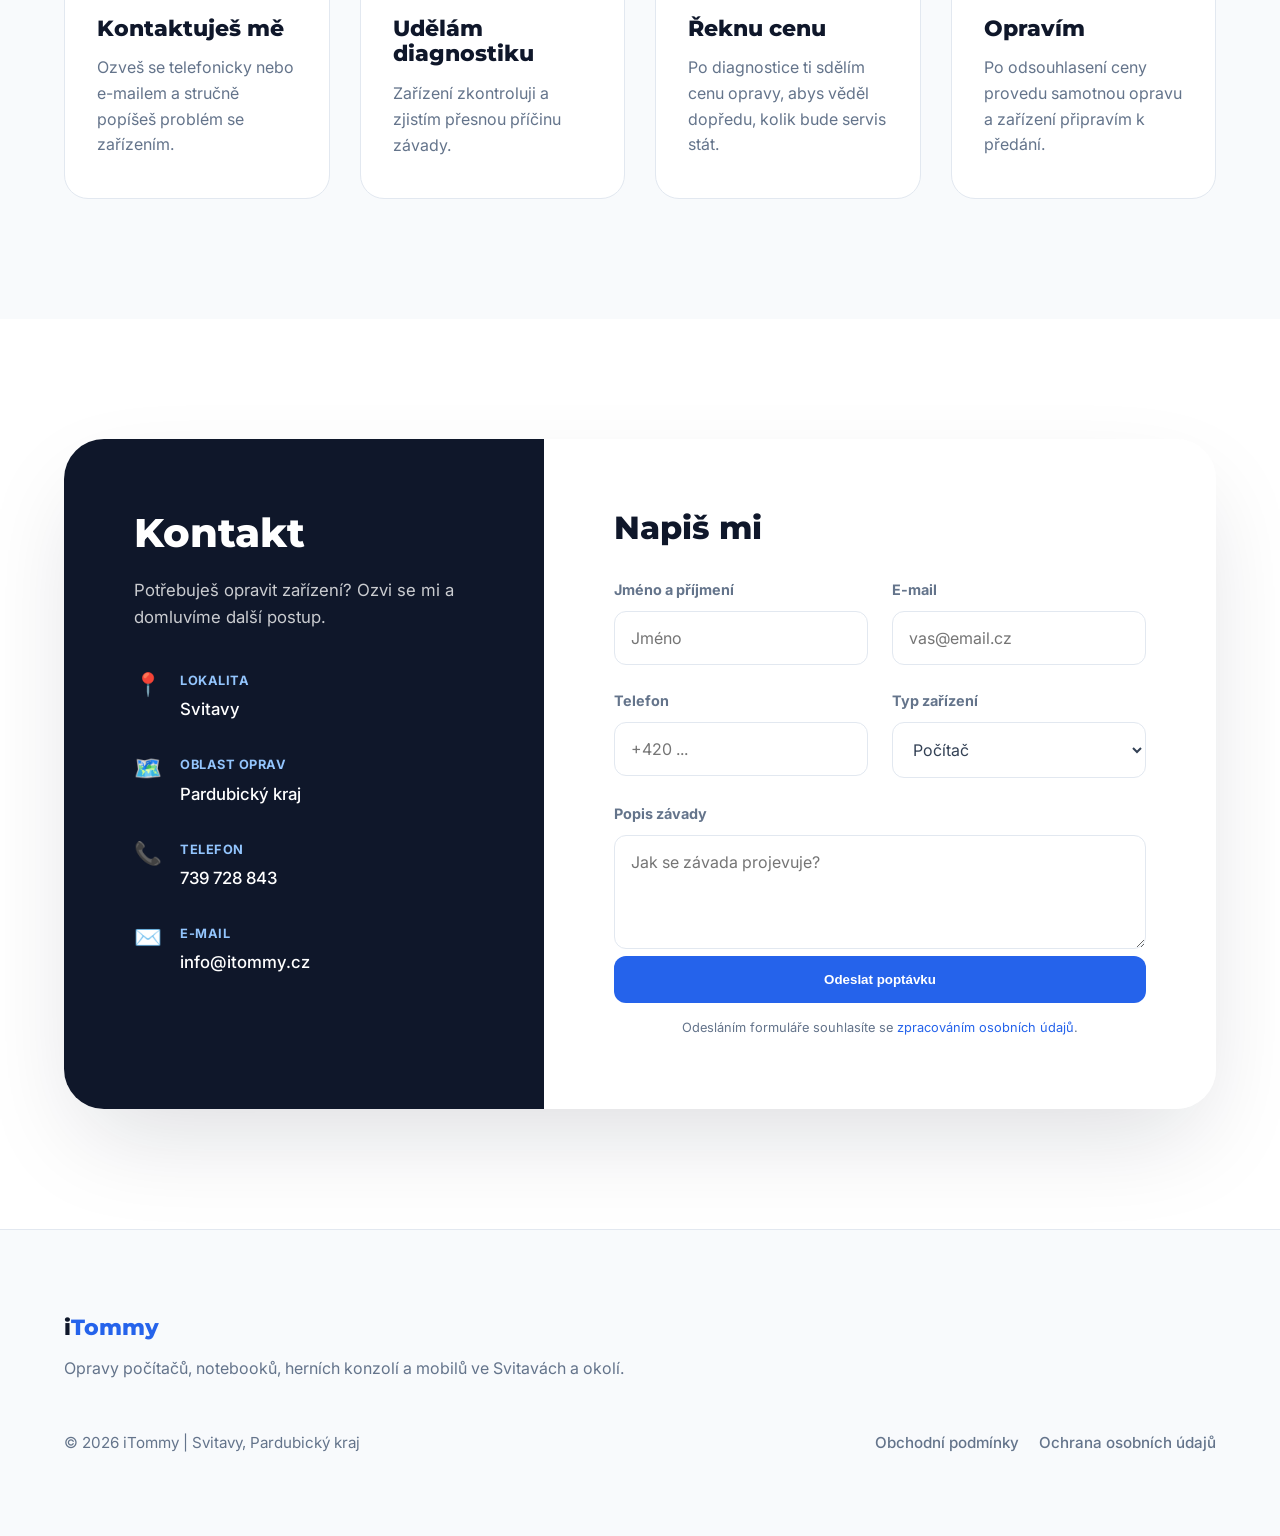
==== commit 8643a500: "Update index.html aktualizace emailu" ====
--- a/index.html
+++ b/index.html
@@ -27,7 +27,7 @@
       "image": "https://www.itommy.cz/img/og-image.jpg",
       "url": "https://www.itommy.cz/",
       "telephone": "+420739728843",
-      "email": "tomashorak01@seznam.cz",
+      "email": "info@itommy.cz",
       "address": {
         "@type": "PostalAddress",
         "streetAddress": "[DOPLŇ ULICI A Č.P.]",
@@ -232,7 +232,7 @@
                                     <span class="icon">✉️</span>
                                     <div>
                                         <strong>E-mail</strong>
-                                        <p><a href="mailto:tomashorak01@seznam.cz">tomashorak01@seznam.cz</a></p>
+                                        <p><a href="mailto:info@itommy.cz">info@itommy.cz</a></p>
                                     </div>
                                 </div>
                             </div>
@@ -309,4 +309,4 @@
 
     <script src="script.js"></script>
 </body>
-</html>+</html>
